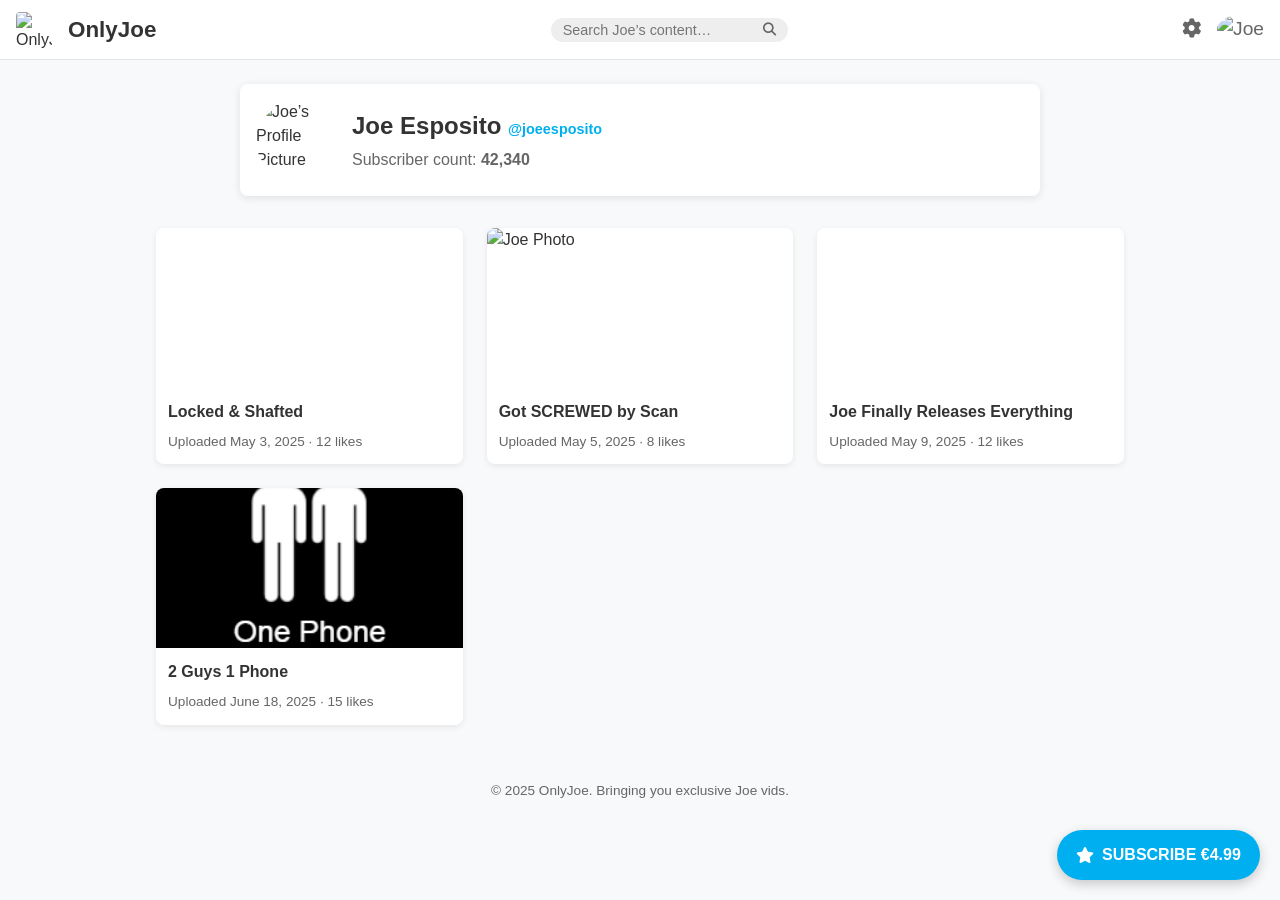
==== index.html @ 4a7f633d "Update index.html" ====
<!DOCTYPE html>
<html lang="en">
<head>
  <meta charset="UTF-8" />
  <meta name="viewport" content="width=device-width, initial-scale=1.0"/>
  <title>OnlyJoe</title>
  <link
    rel="stylesheet"
    href="https://cdnjs.cloudflare.com/ajax/libs/font-awesome/6.4.0/css/all.min.css"
    integrity="sha512-pVI2U+TxZt8Ei7Lo+vLV/SFy+Trmjz0pMx4HuTKP1cTdsqY+1mRZaWmIDImZlO+xrdE/+R0Tb4dze0cZVW+7DQ=="
    crossorigin="anonymous"
    referrerpolicy="no-referrer"
  />
  <link rel="icon" href="fanslogo.png" type="image/png">
  <style>
    :root {
      --primary-blue: #00aff0;
      --primary-blue-dark: #009fdf;
      --bg-light: #f7f9fa;
      --card-bg: #ffffff;
      --text-light: #666;
      --text-dark: #333;
    }
    * { box-sizing: border-box; margin: 0; padding: 0; }
    body {
      font-family: "Helvetica Neue", Arial, sans-serif;
      background: var(--bg-light);
      color: var(--text-dark);
      line-height: 1.5;
    }
    header.navbar {
      position: sticky; top: 0;
      background: var(--card-bg);
      border-bottom: 1px solid #e1e4e8;
      display: flex; align-items: center; justify-content: space-between;
      padding: 0 1rem; height: 60px; z-index: 100;
    }
    .nav-left, .nav-center, .nav-right { display: flex; align-items: center; gap: 1rem; }
    .nav-left img.logo { height: 36px; width: 36px; border-radius: 4px; }
    .nav-center form.search {
      display: flex; align-items: center; background: #eee;
      border-radius: 20px; padding: .25rem .75rem;
    }
    .search input { border: none; background: transparent; outline: none; width: 200px; font-size: .9rem; }
    .search button { background: none; border: none; cursor: pointer; color: var(--text-light); }
    .nav-right .icon-btn { position: relative; font-size: 1.2rem; color: var(--text-light); cursor: pointer; }
    .icon-btn .badge {
      position: absolute; top: -4px; right: -6px;
      background: red; color: #fff; border-radius: 50%;
      font-size: .6rem; padding: 2px 4px;
    }
    .profile-header {
      max-width: 800px; margin: 1.5rem auto 0;
      background: var(--card-bg); padding: 1rem; border-radius: 8px;
      display: flex; align-items: center; gap: 1rem;
      box-shadow: 0 2px 8px rgba(0,0,0,0.1);
    }
    .profile-header .pfp { width: 80px; height: 80px; border-radius: 50%; overflow: hidden; }
    .pfp img { width: 100%; height: 100%; object-fit: cover; }
    .profile-header .info { flex-grow: 1; }
    .info h2 { font-size: 1.5rem; color: var(--text-dark); }
    .info .sub { color: var(--text-light); margin-top: .25rem; }
    .posts {
      max-width: 1000px; margin: 2rem auto;
      display: grid; gap: 1.5rem;
      grid-template-columns: repeat(auto-fill, minmax(240px, 1fr));
      padding: 0 1rem;
    }
    /* make each card a link */
    .post-card {
      background: var(--card-bg); border-radius: 8px;
      overflow: hidden; box-shadow: 0 2px 6px rgba(0,0,0,0.08);
      display: flex; flex-direction: column;
      text-decoration: none; color: inherit;
    }
    .post-card video, .post-card img {
      width: 100%; height: 160px; object-fit: cover; flex-shrink: 0;
    }
    .post-card .post-info {
      padding: .75rem; flex-grow: 1;
      display: flex; flex-direction: column; justify-content: space-between;
    }
    .post-info .title { font-size: 1rem; font-weight: bold; margin-bottom: .5rem; }
    .post-info .meta { font-size: .85rem; color: var(--text-light); }
    .subscribe-btn {
      position: fixed; right: 20px; bottom: 20px;
      background: var(--primary-blue); color: #fff;
      padding: .8rem 1.2rem; border-radius: 100px;
      font-size: 1rem; font-weight: bold;
      box-shadow: 0 4px 12px rgba(0,0,0,0.2);
      display: flex; align-items: center; gap: .5rem;
      text-decoration: none; z-index: 200;
    }
    .subscribe-btn:hover { background: var(--primary-blue-dark); }
    footer {
      text-align: center; padding: 1.5rem 0;
      color: var(--text-light); font-size: .85rem;
    }
    @media (max-width: 600px) {
      .nav-center form.search { display: none; }
      .profile-header { flex-direction: column; text-align: center; }
      .profile-header .info { margin-top: .5rem; }
      .subscribe-btn { display: none; }
    }
  </style>
</head>
<body>
  <header class="navbar">
    <div class="nav-left">
      <img src="fanslogo.png" alt="OnlyJoe Logo" class="logo">
      <h1 style="font-size:1.4rem; color:var(--text-dark);">OnlyJoe</h1>
    </div>
    <div class="nav-center">
      <form class="search" action="#" onsubmit="return false;">
        <input type="text" placeholder="Search Joe’s content…">
        <button><i class="fa fa-search"></i></button>
      </form>
    </div>
    <div class="nav-right">
      <div class="icon-btn"><i class="fa fa-cog"></i></div>
      <div class="icon-btn"><img src="joepfp.png" alt="Joe" style="width:32px;height:32px;border-radius:50%;"></div>
    </div>
  </header>

  <section class="profile-header">
    <div class="pfp">
      <img src="joepfp.png" alt="Joe’s Profile Picture">
    </div>
    <div class="info">
      <h2>Joe Esposito <span style="font-size:.9rem; color:var(--primary-blue);">@joeesposito</span></h2>
      <div class="sub">Subscriber count: <strong>42,340</strong></div>
    </div>
  </section>

  <section class="posts">
    <!-- wrap each card in an <a> pointing to its page -->
    <a href="locked&shafted.html" class="post-card">
      <video muted poster="locked&shaftedthumb.png">
        <source src="locked&shafted.mp4" type="video/mp4">
      </video>
      <div class="post-info">
        <div class="title">Locked & Shafted</div>
        <div class="meta">Uploaded May 3, 2025 · 12 likes</div>
      </div>
    </a>

    <a href="Got SCREWED by Scan.html" class="post-card">
      <img src="Got SCREWED by Scan.png" alt="Joe Photo">
      <div class="post-info">
        <div class="title">Got SCREWED by Scan</div>
        <div class="meta">Uploaded May 5, 2025 · 8 likes</div>
      </div>
    </a>
    
    <a href="Joe Finally Releases Everything.html" class="post-card">
      <video muted poster="Joe Finally Releases Everything.png">
        <source src="Joe Finally Releases Everything.mp4" type="video/mp4">
      </video>
      <div class="post-info">
        <div class="title">Joe Finally Releases Everything</div>
        <div class="meta">Uploaded May 9, 2025 · 12 likes</div>
      </div>
    </a>

    <a href="2 Guys 1 Phone.html" class="post-card">
      <video muted poster="2 Guys 1 Phone.png">
        <source src="2 Guys 1 Phone.mp4" type="video/mp4">
      </video>
      <div class="post-info">
        <div class="title">2 Guys 1 Phone</div>
        <div class="meta">Uploaded June 18, 2025 · 15 likes</div>
      </div>
    </a>
    <!-- …more linked cards… -->
  </section>

  <a
    href="https://paypal.me/RobloxZoidYT/4.99?currency=EUR"
    target="_blank"
    class="subscribe-btn"
  >
    <i class="fa fa-star"></i>
    <span>SUBSCRIBE €4.99</span>
  </a>

  <footer>
    &copy; 2025 OnlyJoe. Bringing you exclusive Joe vids.
  </footer>
</body>
</html>
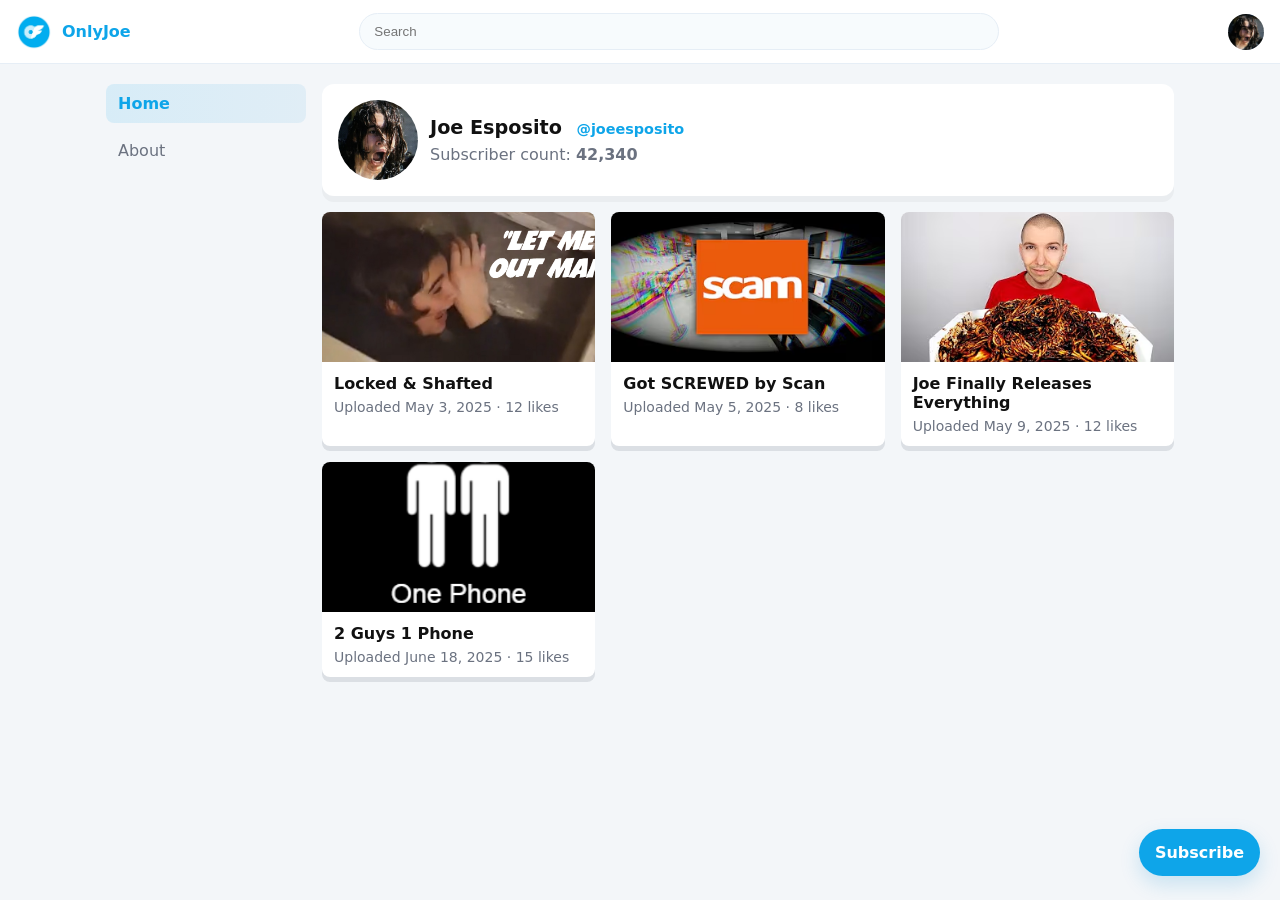
==== commit c8db7ede: "Fixed everything" ====
--- a/index.html
+++ b/index.html
@@ -1,190 +1,77 @@
-<!DOCTYPE html>
+<!doctype html>
 <html lang="en">
 <head>
-  <meta charset="UTF-8" />
-  <meta name="viewport" content="width=device-width, initial-scale=1.0"/>
+  <meta charset="utf-8" />
+  <meta name="viewport" content="width=device-width,initial-scale=1" />
   <title>OnlyJoe</title>
-  <link
-    rel="stylesheet"
-    href="https://cdnjs.cloudflare.com/ajax/libs/font-awesome/6.4.0/css/all.min.css"
-    integrity="sha512-pVI2U+TxZt8Ei7Lo+vLV/SFy+Trmjz0pMx4HuTKP1cTdsqY+1mRZaWmIDImZlO+xrdE/+R0Tb4dze0cZVW+7DQ=="
-    crossorigin="anonymous"
-    referrerpolicy="no-referrer"
-  />
-  <link rel="icon" href="fanslogo.png" type="image/png">
-  <style>
-    :root {
-      --primary-blue: #00aff0;
-      --primary-blue-dark: #009fdf;
-      --bg-light: #f7f9fa;
-      --card-bg: #ffffff;
-      --text-light: #666;
-      --text-dark: #333;
-    }
-    * { box-sizing: border-box; margin: 0; padding: 0; }
-    body {
-      font-family: "Helvetica Neue", Arial, sans-serif;
-      background: var(--bg-light);
-      color: var(--text-dark);
-      line-height: 1.5;
-    }
-    header.navbar {
-      position: sticky; top: 0;
-      background: var(--card-bg);
-      border-bottom: 1px solid #e1e4e8;
-      display: flex; align-items: center; justify-content: space-between;
-      padding: 0 1rem; height: 60px; z-index: 100;
-    }
-    .nav-left, .nav-center, .nav-right { display: flex; align-items: center; gap: 1rem; }
-    .nav-left img.logo { height: 36px; width: 36px; border-radius: 4px; }
-    .nav-center form.search {
-      display: flex; align-items: center; background: #eee;
-      border-radius: 20px; padding: .25rem .75rem;
-    }
-    .search input { border: none; background: transparent; outline: none; width: 200px; font-size: .9rem; }
-    .search button { background: none; border: none; cursor: pointer; color: var(--text-light); }
-    .nav-right .icon-btn { position: relative; font-size: 1.2rem; color: var(--text-light); cursor: pointer; }
-    .icon-btn .badge {
-      position: absolute; top: -4px; right: -6px;
-      background: red; color: #fff; border-radius: 50%;
-      font-size: .6rem; padding: 2px 4px;
-    }
-    .profile-header {
-      max-width: 800px; margin: 1.5rem auto 0;
-      background: var(--card-bg); padding: 1rem; border-radius: 8px;
-      display: flex; align-items: center; gap: 1rem;
-      box-shadow: 0 2px 8px rgba(0,0,0,0.1);
-    }
-    .profile-header .pfp { width: 80px; height: 80px; border-radius: 50%; overflow: hidden; }
-    .pfp img { width: 100%; height: 100%; object-fit: cover; }
-    .profile-header .info { flex-grow: 1; }
-    .info h2 { font-size: 1.5rem; color: var(--text-dark); }
-    .info .sub { color: var(--text-light); margin-top: .25rem; }
-    .posts {
-      max-width: 1000px; margin: 2rem auto;
-      display: grid; gap: 1.5rem;
-      grid-template-columns: repeat(auto-fill, minmax(240px, 1fr));
-      padding: 0 1rem;
-    }
-    /* make each card a link */
-    .post-card {
-      background: var(--card-bg); border-radius: 8px;
-      overflow: hidden; box-shadow: 0 2px 6px rgba(0,0,0,0.08);
-      display: flex; flex-direction: column;
-      text-decoration: none; color: inherit;
-    }
-    .post-card video, .post-card img {
-      width: 100%; height: 160px; object-fit: cover; flex-shrink: 0;
-    }
-    .post-card .post-info {
-      padding: .75rem; flex-grow: 1;
-      display: flex; flex-direction: column; justify-content: space-between;
-    }
-    .post-info .title { font-size: 1rem; font-weight: bold; margin-bottom: .5rem; }
-    .post-info .meta { font-size: .85rem; color: var(--text-light); }
-    .subscribe-btn {
-      position: fixed; right: 20px; bottom: 20px;
-      background: var(--primary-blue); color: #fff;
-      padding: .8rem 1.2rem; border-radius: 100px;
-      font-size: 1rem; font-weight: bold;
-      box-shadow: 0 4px 12px rgba(0,0,0,0.2);
-      display: flex; align-items: center; gap: .5rem;
-      text-decoration: none; z-index: 200;
-    }
-    .subscribe-btn:hover { background: var(--primary-blue-dark); }
-    footer {
-      text-align: center; padding: 1.5rem 0;
-      color: var(--text-light); font-size: .85rem;
-    }
-    @media (max-width: 600px) {
-      .nav-center form.search { display: none; }
-      .profile-header { flex-direction: column; text-align: center; }
-      .profile-header .info { margin-top: .5rem; }
-      .subscribe-btn { display: none; }
-    }
-  </style>
+  <link rel="icon" href="resources/fanslogo.png" type="image/png">
+  <link rel="stylesheet" href="resources/style.css">
+  <meta name="theme-color" content="#00aff0">
 </head>
 <body>
-  <header class="navbar">
-    <div class="nav-left">
-      <img src="fanslogo.png" alt="OnlyJoe Logo" class="logo">
-      <h1 style="font-size:1.4rem; color:var(--text-dark);">OnlyJoe</h1>
-    </div>
-    <div class="nav-center">
-      <form class="search" action="#" onsubmit="return false;">
-        <input type="text" placeholder="Search Joe’s content…">
-        <button><i class="fa fa-search"></i></button>
-      </form>
-    </div>
-    <div class="nav-right">
-      <div class="icon-btn"><i class="fa fa-cog"></i></div>
-      <div class="icon-btn"><img src="joepfp.png" alt="Joe" style="width:32px;height:32px;border-radius:50%;"></div>
-    </div>
-  </header>
+  <div id="app" class="app">
+    <header class="topbar">
+      <div class="logo">
+        <img src="resources/fanslogo.png" alt="logo" />
+        <span>OnlyJoe</span>
+      </div>
+      <div class="search">
+        <input id="search" placeholder="Search" aria-label="Search videos" />
+      </div>
+      <div class="actions">
+        <img src="resources/joepfp.png" alt="profile" class="avatar" />
+      </div>
+    </header>
 
-  <section class="profile-header">
-    <div class="pfp">
-      <img src="joepfp.png" alt="Joe’s Profile Picture">
-    </div>
-    <div class="info">
-      <h2>Joe Esposito <span style="font-size:.9rem; color:var(--primary-blue);">@joeesposito</span></h2>
-      <div class="sub">Subscriber count: <strong>42,340</strong></div>
-    </div>
-  </section>
+    <main class="main">
+      <nav class="sidebar">
+        <a class="nav-item active" data-view="home">Home</a>
+        <a class="nav-item" data-view="about">About</a>
+      </nav>
 
-  <section class="posts">
-    <!-- wrap each card in an <a> pointing to its page -->
-    <a href="locked&shafted.html" class="post-card">
-      <video muted poster="locked&shaftedthumb.png">
-        <source src="locked&shafted.mp4" type="video/mp4">
-      </video>
-      <div class="post-info">
-        <div class="title">Locked & Shafted</div>
-        <div class="meta">Uploaded May 3, 2025 · 12 likes</div>
+      <section class="content" id="content" role="main">
+        <!-- Views rendered here -->
+      </section>
+    </main>
+
+    <template id="home-view">
+      <div class="feed">
+        <section class="profile-header">
+          <div class="pfp">
+            <img src="resources/joepfp.png" alt="Joe Profile Picture">
+          </div>
+          <div class="info">
+            <h2>Joe Esposito <span class="handle">@joeesposito</span></h2>
+            <div class="sub">Subscriber count: <strong>42,340</strong></div>
+          </div>
+        </section>
+        <div class="grid" id="grid"></div>
       </div>
-    </a>
+    </template>
 
-    <a href="Got SCREWED by Scan.html" class="post-card">
-      <img src="Got SCREWED by Scan.png" alt="Joe Photo">
-      <div class="post-info">
-        <div class="title">Got SCREWED by Scan</div>
-        <div class="meta">Uploaded May 5, 2025 · 8 likes</div>
+    <template id="player-view">
+      <div class="player">
+        <button class="back">← Back</button>
+        <div class="player-inner">
+          <video id="player" controls preload="metadata" playsinline></video>
+          <div class="meta">
+            <h1 id="title"></h1>
+            <p id="description"></p>
+          </div>
+        </div>
       </div>
-    </a>
-    
-    <a href="Joe Finally Releases Everything.html" class="post-card">
-      <video muted poster="Joe Finally Releases Everything.png">
-        <source src="Joe Finally Releases Everything.mp4" type="video/mp4">
-      </video>
-      <div class="post-info">
-        <div class="title">Joe Finally Releases Everything</div>
-        <div class="meta">Uploaded May 9, 2025 · 12 likes</div>
+    </template>
+
+    <template id="about-view">
+      <div class="about">
+        <h2>About OnlyJoe</h2>
+        <p>Get videos DIRECTLY from joe which are very spicy 🔥🔥🔥🌶️🌶️🍆💦</p>
       </div>
-    </a>
+    </template>
 
-    <a href="2 Guys 1 Phone.html" class="post-card">
-      <video muted poster="2 Guys 1 Phone.png">
-        <source src="2 Guys 1 Phone.mp4" type="video/mp4">
-      </video>
-      <div class="post-info">
-        <div class="title">2 Guys 1 Phone</div>
-        <div class="meta">Uploaded June 18, 2025 · 15 likes</div>
-      </div>
-    </a>
-    <!-- …more linked cards… -->
-  </section>
-
-  <a
-    href="https://paypal.me/RobloxZoidYT/4.99?currency=EUR"
-    target="_blank"
-    class="subscribe-btn"
-  >
-    <i class="fa fa-star"></i>
-    <span>SUBSCRIBE €4.99</span>
-  </a>
-
-  <footer>
-    &copy; 2025 OnlyJoe. Bringing you exclusive Joe vids.
-  </footer>
+  </div>
+  <!-- Floating subscribe button (PayPal.me) -->
+  <a class="fab" href="https://www.paypal.com/paypalme/RobloxZoidYT/4.99" target="_blank" rel="noopener noreferrer" aria-label="Subscribe for $4.99 via PayPal">Subscribe</a>
+  <script src="resources/app.js" type="module"></script>
 </body>
 </html>
--- a/resources/style.css
+++ b/resources/style.css
@@ -0,0 +1,319 @@
+/* OnlyJoe SPA styles — YouTube-like, blue theme */
+:root {
+    --blue: #0ea5e9;
+    --blue-700: #0288d1;
+    --bg: #f3f6f9;
+    --surface: #fff;
+    --muted: #6b7280;
+    --radius: 10px;
+    --max-width: 1100px;
+}
+
+* {
+    box-sizing: border-box
+}
+
+body {
+    font-family: Inter, system-ui, -apple-system, "Segoe UI", Roboto, "Helvetica Neue", Arial;
+    background: var(--bg);
+    color: #111;
+    margin: 0
+}
+
+.app {
+    min-height: 100vh;
+    display: flex;
+    flex-direction: column
+}
+
+.topbar {
+    height: 64px;
+    background: var(--surface);
+    display: flex;
+    align-items: center;
+    justify-content: space-between;
+    padding: 0 16px;
+    border-bottom: 1px solid #e6eef6;
+    position: sticky;
+    top: 0;
+    z-index: 80
+}
+
+.topbar .logo {
+    display: flex;
+    align-items: center;
+    gap: 10px;
+    font-weight: 700;
+    color: var(--blue)
+}
+
+.topbar .logo img {
+    height: 36px;
+    width: 36px;
+    border-radius: 6px
+}
+
+.topbar .search {
+    flex: 1;
+    max-width: 640px;
+    margin: 0 20px
+}
+
+.topbar .search input {
+    width: 100%;
+    padding: 10px 14px;
+    border-radius: 20px;
+    border: 1px solid #e6eef6;
+    background: #f7fbfd
+}
+
+.topbar .actions {
+    display: flex;
+    align-items: center;
+    gap: 12px
+}
+
+.topbar .avatar {
+    width: 36px;
+    height: 36px;
+    border-radius: 50%
+}
+
+.main {
+    display: flex;
+    gap: 16px;
+    max-width: var(--max-width);
+    margin: 20px auto;
+    width: 100%;
+    padding: 0 16px
+}
+
+.sidebar {
+    width: 200px;
+    display: flex;
+    flex-direction: column;
+    gap: 8px
+}
+
+.nav-item {
+    padding: 10px 12px;
+    border-radius: 8px;
+    color: var(--muted);
+    text-decoration: none;
+    cursor: pointer;
+}
+
+.nav-item.active {
+    background: linear-gradient(90deg, rgba(14, 165, 233, 0.12), rgba(2, 136, 209, 0.08));
+    color: var(--blue);
+    font-weight: 600
+}
+
+.content {
+    flex: 1
+}
+
+.feed {
+    display: block
+}
+
+.profile-header {
+    max-width: var(--max-width);
+    background: var(--surface);
+    padding: 16px;
+    border-radius: 12px;
+    display: flex;
+    gap: 12px;
+    align-items: center;
+    margin-bottom: 16px;
+    box-shadow: 0 6px 0px rgba(16, 24, 40, 0.04)
+}
+
+.profile-header .pfp {
+    width: 80px;
+    height: 80px;
+    border-radius: 50%;
+    overflow: hidden
+}
+
+.profile-header .pfp img {
+    width: 100%;
+    height: 100%;
+    object-fit: cover
+}
+
+.profile-header .info {
+    flex: 1
+}
+
+.profile-header .info h2 {
+    margin: 0;
+    font-size: 1.2rem
+}
+
+.profile-header .info .handle {
+    font-size: .9rem;
+    color: var(--blue);
+    margin-left: 8px
+}
+
+.profile-header .sub {
+    color: var(--muted);
+    margin-top: 6px
+}
+
+.grid {
+    display: grid;
+    grid-template-columns: repeat(auto-fill, minmax(260px, 1fr));
+    gap: 16px
+}
+
+.card {
+    background: var(--surface);
+    border-radius: 8px;
+    overflow: hidden;
+    box-shadow: 0 5px 0px rgba(16, 24, 40, 0.1);
+    text-decoration: none;
+    color: inherit;
+    transition: all 0.2s cubic-bezier(0.075, 0.82, 0.165, 1);
+}
+.card:hover {
+    
+    box-shadow: 0 8px 0px rgba(16, 24, 40, 0.3);
+    transform: translateY(-4px);
+}
+.card:active {
+    
+    box-shadow: 0 0px 0px 5px rgba(16, 24, 40, 1);
+    transform: translateY(0px);
+}
+
+.card .thumb {
+    width: 100%;
+    height: 150px;
+    object-fit: cover;
+    display: block
+}
+
+.card .info {
+    padding: 12px
+}
+
+.card .title {
+    font-weight: 600;
+    margin-bottom: 6px
+}
+
+.card .meta {
+    color: var(--muted);
+    font-size: 14px
+}
+
+.player {
+    max-width: 900px;
+    margin: 0 auto
+}
+
+.player-inner {
+    display: flex;
+    gap: 16px;
+    align-items: flex-start
+}
+
+.player video {
+    width: 640px;
+    height: 360px;
+    background: #000;
+    border-radius: 8px
+}
+
+.player .meta {
+    flex: 1
+}
+
+.back {
+    background: none;
+    border: none;
+    color: var(--muted);
+    margin-bottom: 10px;
+    cursor: pointer
+}
+
+.about {
+    background: var(--surface);
+    padding: 20px;
+    border-radius: 12px
+}
+
+@media(max-width:900px) {
+    .main {
+        padding: 0 12px
+    }
+
+    .sidebar {
+        display: none
+    }
+
+    .player video {
+        width: 100%;
+        height: auto
+    }
+}
+
+/* small helpers */
+.btn {
+    padding: 8px 12px;
+    border-radius: 8px;
+    border: 0;
+    background: var(--blue);
+    color: #fff
+}
+
+.btn.ghost {
+    background: transparent;
+    border: 1px solid #d7eef9;
+    color: var(--blue)
+}
+
+/* Ensure the shared-element snapshot used by the View Transitions API
+   appears above other content during the transition. This prevents the
+   zooming video/thumb from rendering behind other .card elements. */
+@supports selector(::view-transition-image) {
+    ::view-transition-image {
+        position: fixed;
+        inset: 0;
+        z-index: 99999;
+        transform-origin: center;
+        will-change: transform, opacity;
+    }
+}
+
+/* Floating action button (subscribe) */
+.fab {
+    position: fixed;
+    right: 20px;
+    bottom: 24px;
+    background: var(--blue);
+    color: #fff;
+    padding: 14px 16px;
+    border-radius: 999px;
+    box-shadow: 0 8px 20px rgba(2,136,209,0.18);
+    text-decoration: none;
+    font-weight: 700;
+    z-index: 100000; /* above view-transition snapshot */
+    display: inline-flex;
+    align-items: center;
+    gap: 8px;
+    transition: transform 120ms ease, box-shadow 120ms ease;
+}
+.fab:hover, .fab:focus {
+    transform: translateY(-3px);
+    box-shadow: 0 12px 30px rgba(2,136,209,0.22);
+}
+.fab:active {
+    transform: translateY(0);
+}
+
+@media(max-width:600px){
+    .fab { right: 12px; bottom: 16px; padding: 12px 14px }
+}
